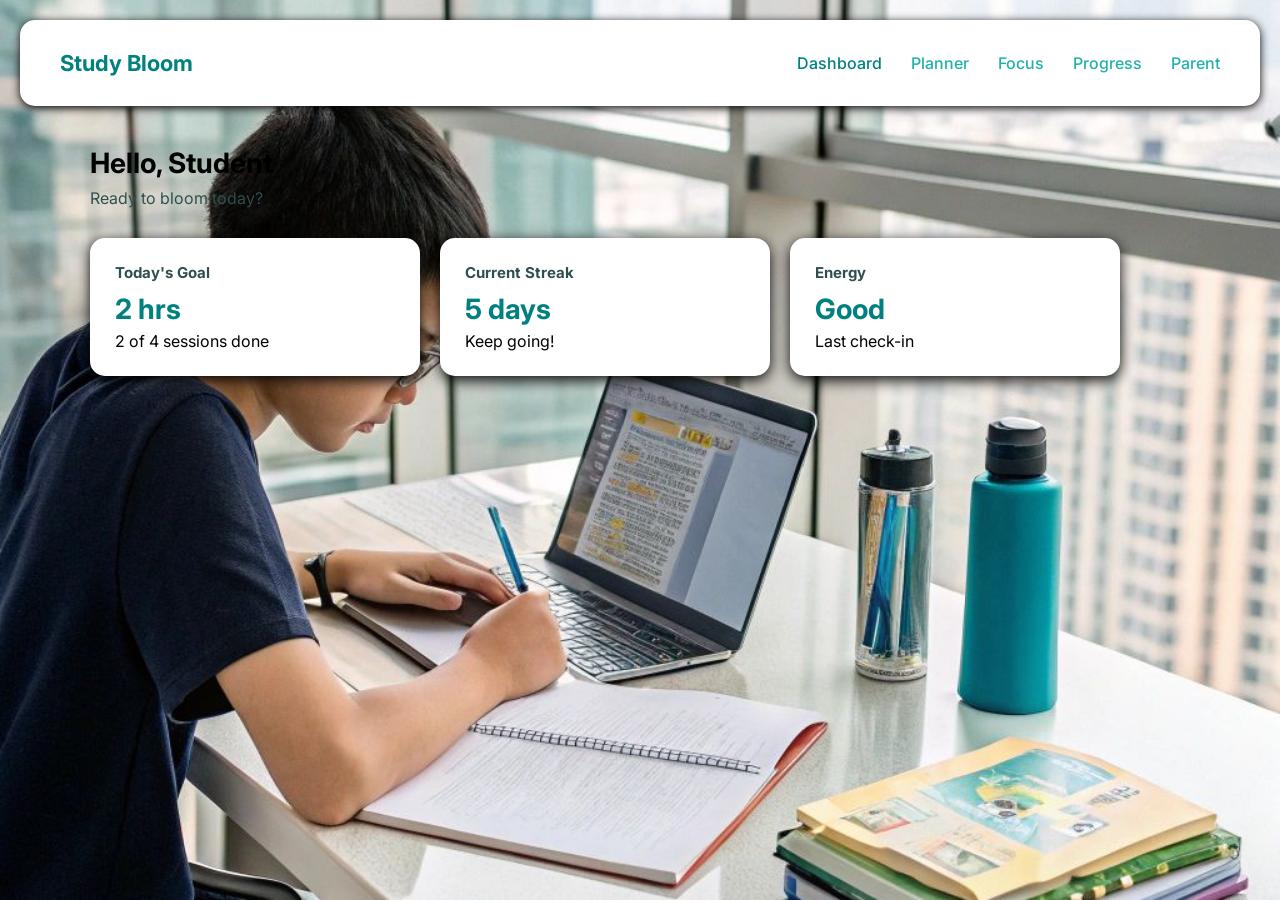
==== index.html @ adf1ccb0 "Add login page HTML and CSS - Created loginpage.html with a structured layout for user login. - Adde" ====
<!DOCTYPE html>
<html lang="en">

<head>
    <meta charset="UTF-8">
    <meta name="viewport" content="width=device-width, initial-scale=1.0">
    <title>Study Bloom</title>
    <link rel="stylesheet" href="style.css">
    <link href="https://fonts.googleapis.com/css2?family=Inter:wght@400;500;600;700&display=swap" rel="stylesheet">
</head>

<body>
    <!-- Navbar -->
    <nav class="navbar">
        <div class="logo">Study Bloom</div>

        <div class="nav-links">
            <a href="index.html" class="active">Dashboard</a>
            <a href="planner.html">Planner</a>
            <a href="focus.html">Focus</a>
            <a href="progress.html">Progress</a>
            <a href="parent.html">Parent</a>
        </div>
    </nav>
    <!-- Dashboard Content -->
    <section class="dashboard">
        <div class="container">
            <h1>Hello, Student</h1>
            <p class="subtitle">Ready to bloom today?</p>

            <div class="cards">
                <div class="card">
                    <h3>Today's Goal</h3>
                    <p class="big-number">2 hrs</p>
                    <p>2 of 4 sessions done</p>
                </div>

                <div class="card">
                    <h3>Current Streak</h3>
                    <p class="big-number">5 days</p>
                    <p>Keep going!</p>
                </div>

                <div class="card">
                    <h3>Energy</h3>
                    <p class="big-number">Good</p>
                    <p>Last check-in</p>
                </div>
            </div>
        </div>
    </section>
</body>

</html>
---- style.css ----
* {
    margin: 0;
    padding: 0;
    box-sizing: border-box;
}

body {
    font-family: 'Inter', sans-serif;
    background-image: url('images/boy reading.jpg');
    background-size: cover;
    background-position: center;
    background-repeat: no-repeat;
    color: black;
    padding: 20px;
    min-height: 100vh;
}

/* Navbar */
.navbar {
    display: flex;
    justify-content: space-between;
    align-items: center;
    padding: 30px 40px;
    background-color: white;
    box-shadow: 0 2px 10px black;
    border-radius: 15px;

}

.logo {
    font-size: 22px;
    font-weight: 700;
    color: teal;
}

.nav-links a {
    margin-left: 25px;
    text-decoration: none;
    color: lightseagreen;
    font-weight: 500;
}

.nav-links a:hover,
.nav-links a.active {
    color: teal;
}

/* Dashboard */
.dashboard {
    padding: 40px;
}

.container {
    max-width: 1100px;
    margin: 0 auto;
}

.dashboard h1 {
    font-size: 28px;
    margin-bottom: 8px;
}

.subtitle {
    color: darkslategray;
    margin-bottom: 30px;
    font-size: 16px;
}

/* Cards */
.cards {
    display: flex;
    gap: 20px;
    flex-wrap: wrap;
}

.card {
    background-color: white;
    padding: 25px;
    border-radius: 15px;
    box-shadow: 0 4px 15px black;
    width: 30%;
    min-width: 250px;
}

.card h3 {
    font-size: 15px;
    color: darkslategray;
    margin-bottom: 10px;
}

.big-number {
    font-size: 28px;
    font-weight: 700;
    color: teal;
    margin-bottom: 5px;
}
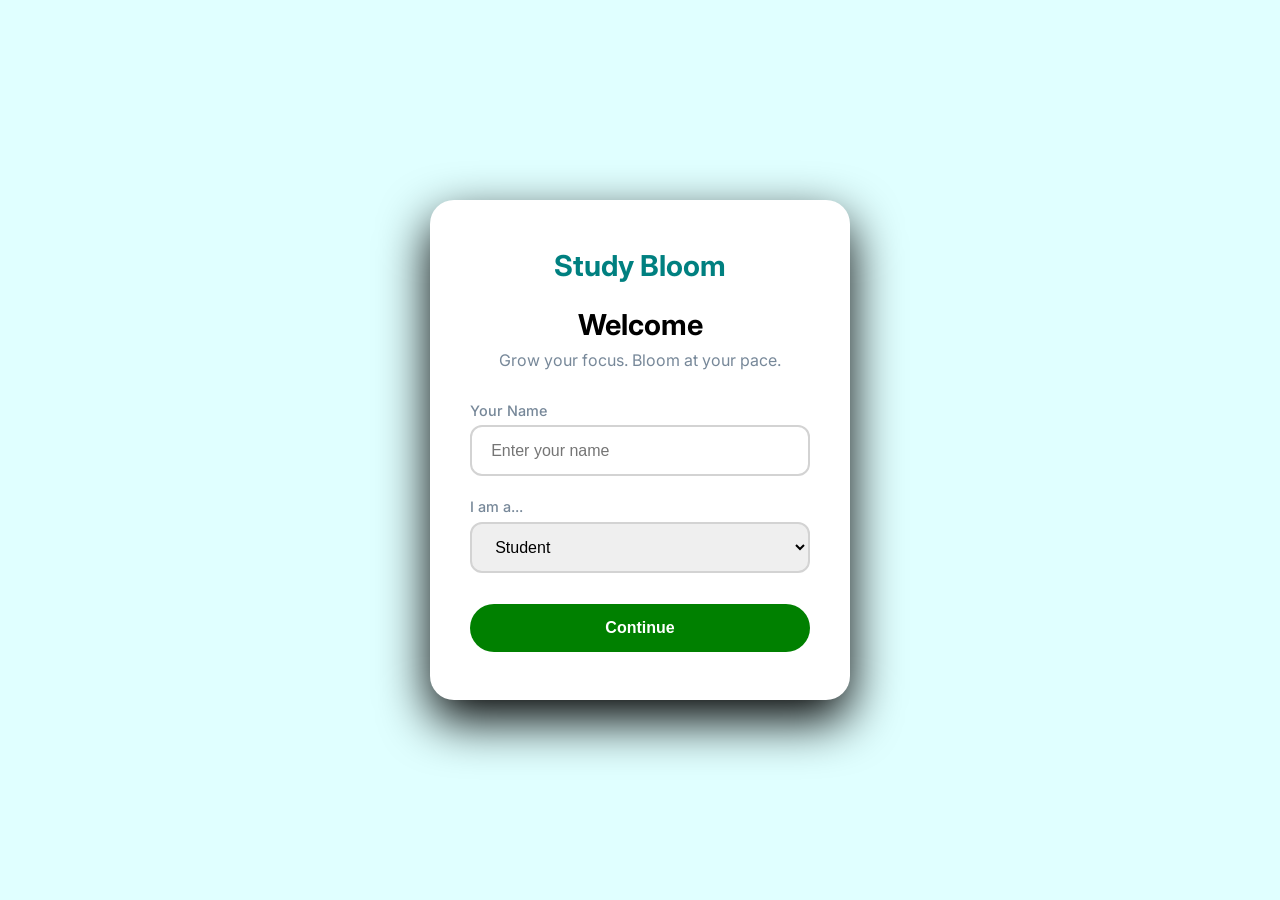
==== commit b8f4c606: "Add initial HTML and CSS for login onboarding page" ====
--- a/index.html
+++ b/index.html
@@ -10,43 +10,27 @@
 </head>
 
 <body>
-    <!-- Navbar -->
-    <nav class="navbar">
-        <div class="logo">Study Bloom</div>
+    <!-- ==================== LOGIN / ONBOARDING PAGE ==================== -->
+    <section id="loginPage" class="login-page">
+        <div class="login-card">
+            <div class="login-logo">Study Bloom</div>
+            <h1>Welcome</h1>
+            <p class="login-subtitle">Grow your focus. Bloom at your pace.</p>
 
-        <div class="nav-links">
-            <a href="index.html" class="active">Dashboard</a>
-            <a href="planner.html">Planner</a>
-            <a href="focus.html">Focus</a>
-            <a href="progress.html">Progress</a>
-            <a href="parent.html">Parent</a>
-        </div>
-    </nav>
-    <!-- Dashboard Content -->
-    <section class="dashboard">
-        <div class="container">
-            <h1>Hello, Student</h1>
-            <p class="subtitle">Ready to bloom today?</p>
+            <div class="form-group">
+                <label>Your Name</label>
+                <input type="text" id="userName" placeholder="Enter your name">
+            </div>
 
-            <div class="cards">
-                <div class="card">
-                    <h3>Today's Goal</h3>
-                    <p class="big-number">2 hrs</p>
-                    <p>2 of 4 sessions done</p>
-                </div>
+            <div class="form-group">
+                <label>I am a...</label>
+                <select id="userRole">
+                    <option value="student">Student</option>
+                    <option value="parent">Parent</option>
+                </select>
+            </div>
 
-                <div class="card">
-                    <h3>Current Streak</h3>
-                    <p class="big-number">5 days</p>
-                    <p>Keep going!</p>
-                </div>
-
-                <div class="card">
-                    <h3>Energy</h3>
-                    <p class="big-number">Good</p>
-                    <p>Last check-in</p>
-                </div>
-            </div>
+            <button class="btn primary full" onclick="startApp()">Continue</button>
         </div>
     </section>
 </body>
--- a/style.css
+++ b/style.css
@@ -6,91 +6,90 @@
 
 body {
     font-family: 'Inter', sans-serif;
-    background-image: url('images/boy reading.jpg');
-    background-size: cover;
-    background-position: center;
-    background-repeat: no-repeat;
+    background-color: lightcyan;
     color: black;
-    padding: 20px;
-    min-height: 100vh;
 }
 
-/* Navbar */
-.navbar {
+/* ========== LOGIN PAGE ========== */
+.login-page {
+    min-height: 100vh;
     display: flex;
-    justify-content: space-between;
+    justify-content: center;
     align-items: center;
-    padding: 30px 40px;
-    background-color: white;
-    box-shadow: 0 2px 10px black;
-    border-radius: 15px;
-
+    background: lightcyan;
+    padding: 20px;
 }
 
-.logo {
-    font-size: 22px;
+.login-card {
+    background: white;
+    padding: 3rem 2.5rem;
+    border-radius: 24px;
+    box-shadow: 0 20px 50px black;
+    width: 100%;
+    max-width: 420px;
+    text-align: center;
+}
+
+.login-logo {
+    font-size: 1.8rem;
     font-weight: 700;
     color: teal;
+    margin-bottom: 1.5rem;
 }
 
-.nav-links a {
-    margin-left: 25px;
-    text-decoration: none;
-    color: lightseagreen;
-    font-weight: 500;
+.login-card h1 {
+    font-size: 1.8rem;
+    margin-bottom: 0.5rem;
 }
 
-.nav-links a:hover,
-.nav-links a.active {
-    color: teal;
+.login-subtitle {
+    color: lightslategray;
+    margin-bottom: 2rem;
 }
 
-/* Dashboard */
-.dashboard {
-    padding: 40px;
+.form-group {
+    text-align: left;
+    margin-bottom: 1.4rem;
 }
 
-.container {
-    max-width: 1100px;
-    margin: 0 auto;
+.form-group label {
+    display: block;
+    font-size: 0.9rem;
+    font-weight: 500;
+    margin-bottom: 0.4rem;
+    color: lightslategray;
 }
 
-.dashboard h1 {
-    font-size: 28px;
-    margin-bottom: 8px;
+.form-group input,
+.form-group select {
+    width: 100%;
+    padding: 0.9rem 1.2rem;
+    border: 2px solid lightgrey;
+    border-radius: 12px;
+    font-size: 1rem;
+    outline: none;
 }
 
-.subtitle {
-    color: darkslategray;
-    margin-bottom: 30px;
-    font-size: 16px;
+.form-group input:focus,
+.form-group select:focus {
+    border-color: teal;
 }
 
-/* Cards */
-.cards {
-    display: flex;
-    gap: 20px;
-    flex-wrap: wrap;
+.btn {
+    padding: 0.95rem 2rem;
+    border-radius: 50px;
+    border: none;
+    font-weight: 600;
+    font-size: 1rem;
+    cursor: pointer;
 }
 
-.card {
-    background-color: white;
-    padding: 25px;
-    border-radius: 15px;
-    box-shadow: 0 4px 15px black;
-    width: 30%;
-    min-width: 250px;
+.btn.primary {
+    background: green;
+    color: white;
 }
 
-.card h3 {
-    font-size: 15px;
-    color: darkslategray;
-    margin-bottom: 10px;
-}
-
-.big-number {
-    font-size: 28px;
-    font-weight: 700;
-    color: teal;
-    margin-bottom: 5px;
+.btn.full {
+    width: 100%;
+    margin-top: 0.5rem;
 }
